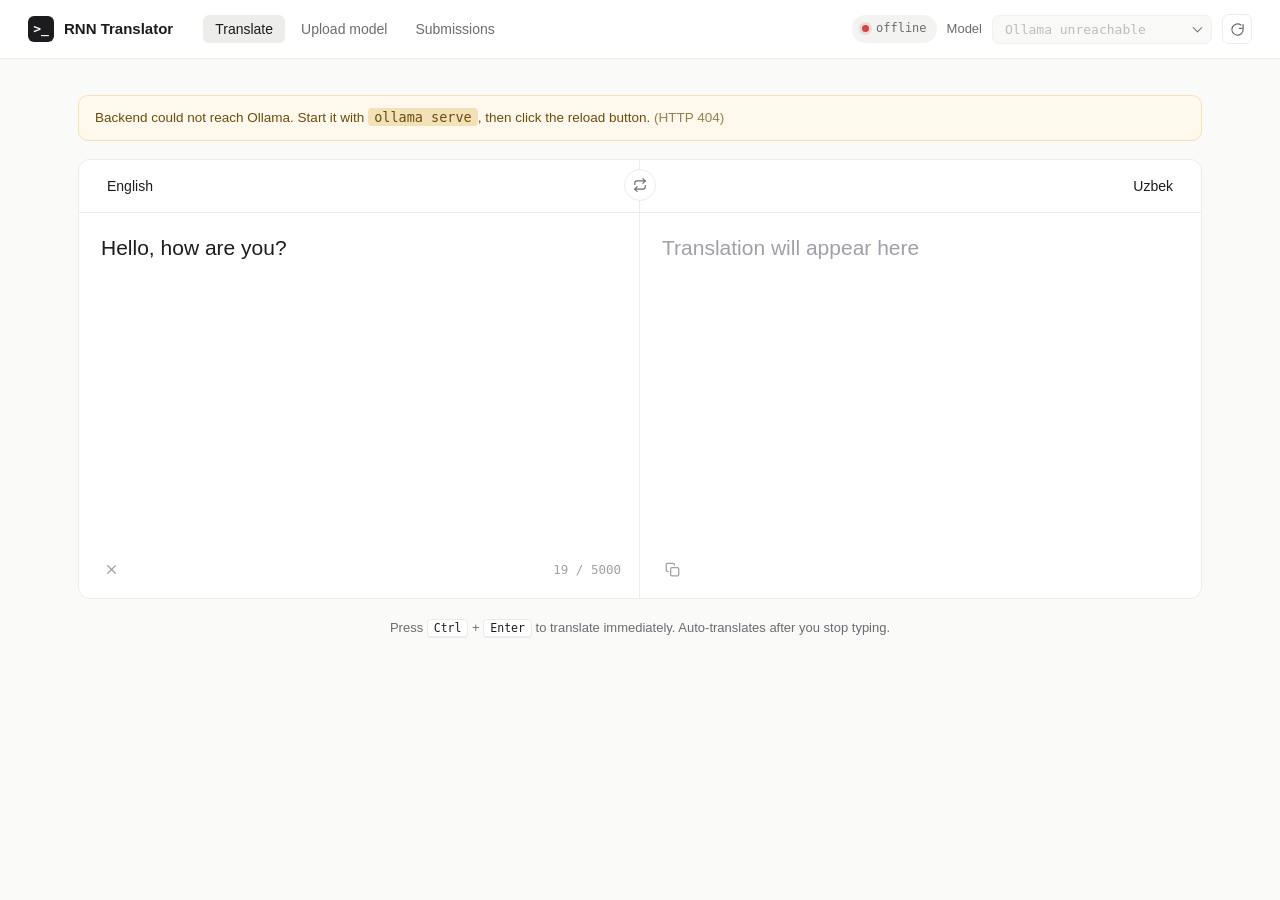
==== static/index.html @ 16b67252 "split to separate files" ====
<!doctype html>
<html lang="en">
<head>
  <meta charset="utf-8" />
  <meta name="viewport" content="width=device-width, initial-scale=1" />
  <title>RNN Translator</title>
  <link rel="stylesheet" href="/static/css/styles.css" />
</head>
<body>
  <nav class="nav">
    <div class="brand">
      <span class="brand-mark">&gt;_</span>
      <span>RNN Translator</span>
    </div>

    <div class="nav-tabs" role="tablist">
      <button class="nav-tab is-active" role="tab">Translate</button>
      <button class="nav-tab" role="tab">Upload model</button>
      <button class="nav-tab" role="tab">Submissions</button>
    </div>

    <div class="nav-right">
      <span class="status-pill" id="statusPill" data-state="loading" title="Ollama status">
        <span class="status-dot"></span>
        <span id="statusText">connecting</span>
      </span>
      <span class="model-label">Model</span>
      <div class="model-select-wrap">
        <select class="model-select" id="modelSelect" disabled>
          <option>Loading models...</option>
        </select>
      </div>
      <button class="icon-btn" id="reloadBtn" title="Reload models">
        <svg viewBox="0 0 24 24" fill="none" stroke="currentColor" stroke-width="2" stroke-linecap="round" stroke-linejoin="round">
          <path d="M21 12a9 9 0 1 1-3.5-7.1"/>
          <polyline points="21 4 21 10 15 10"/>
        </svg>
      </button>
    </div>
  </nav>

  <main>
    <div class="banner" id="banner"></div>

    <section class="translate-card">
      <button class="swap-btn" id="swapBtn" title="Swap languages">
        <svg viewBox="0 0 24 24" fill="none" stroke="currentColor" stroke-width="2" stroke-linecap="round" stroke-linejoin="round">
          <polyline points="17 1 21 5 17 9"/><path d="M3 11V9a4 4 0 0 1 4-4h14"/>
          <polyline points="7 23 3 19 7 15"/><path d="M21 13v2a4 4 0 0 1-4 4H3"/>
        </svg>
      </button>

      <div class="pane left">
        <div class="lang-header">
          <button class="lang-picker" id="srcLangBtn" data-lang="English">English</button>
        </div>
        <div class="pane-body">
          <textarea
            class="input-area"
            id="inputText"
            placeholder="Enter text"
            maxlength="5000"
            spellcheck="false"
          >Hello, how are you?</textarea>
        </div>
        <div class="pane-footer">
          <button class="ghost-btn" id="clearBtn" title="Clear">
            <svg viewBox="0 0 24 24" fill="none" stroke="currentColor" stroke-width="2" stroke-linecap="round" stroke-linejoin="round">
              <line x1="18" y1="6" x2="6" y2="18"/><line x1="6" y1="6" x2="18" y2="18"/>
            </svg>
          </button>
          <span class="char-count"><span id="charCount">19</span> / 5000</span>
        </div>
      </div>

      <div class="pane right">
        <div class="lang-header right">
          <button class="lang-picker" id="tgtLangBtn" data-lang="Uzbek">Uzbek</button>
        </div>
        <div class="pane-body">
          <div class="output-area is-empty" id="outputText">Translation will appear here</div>
        </div>
        <div class="pane-footer">
          <button class="ghost-btn" id="copyBtn" title="Copy">
            <svg viewBox="0 0 24 24" fill="none" stroke="currentColor" stroke-width="2" stroke-linecap="round" stroke-linejoin="round">
              <rect x="9" y="9" width="13" height="13" rx="2" ry="2"/>
              <path d="M5 15H4a2 2 0 0 1-2-2V4a2 2 0 0 1 2-2h9a2 2 0 0 1 2 2v1"/>
            </svg>
          </button>
          <span></span>
        </div>
      </div>
    </section>

    <p class="helper">
      Press <kbd>Ctrl</kbd> + <kbd>Enter</kbd> to translate immediately.
      Auto-translates after you stop typing.
    </p>
  </main>

  <div class="toast" id="toast">Copied</div>

  <script src="/static/js/app.js"></script>
</body>
</html>
---- static/css/styles.css ----
:root {
  --bg: #fafaf9;
  --surface: #ffffff;
  --border: #ececec;
  --border-strong: #d8d8d8;
  --text: #1c1c1f;
  --text-muted: #6b6b72;
  --text-faint: #a0a0a8;
  --accent: #ff6b35;
  --accent-soft: #fff1eb;
  --ok: #2f9d5d;
  --err: #d04545;
  --warn: #c98a14;
  --mono: ui-monospace, "SF Mono", Menlo, Consolas, monospace;
}

* { box-sizing: border-box; }

html, body {
  margin: 0;
  padding: 0;
  background: var(--bg);
  color: var(--text);
  font-family: -apple-system, BlinkMacSystemFont, "Inter", "Segoe UI", Roboto, sans-serif;
  font-size: 15px;
  line-height: 1.45;
  -webkit-font-smoothing: antialiased;
}

/* ---------- Nav ---------- */
.nav {
  background: var(--surface);
  border-bottom: 1px solid var(--border);
  padding: 14px 28px;
  display: flex;
  align-items: center;
  gap: 22px;
}

.brand {
  display: flex;
  align-items: center;
  gap: 10px;
  font-weight: 600;
  font-size: 15px;
}

.brand-mark {
  width: 26px;
  height: 26px;
  border-radius: 6px;
  background: var(--text);
  color: #fff;
  display: inline-flex;
  align-items: center;
  justify-content: center;
  font-family: var(--mono);
  font-size: 13px;
  font-weight: 600;
}

.nav-tabs {
  display: flex;
  gap: 4px;
  margin-left: 8px;
}

.nav-tab {
  padding: 6px 12px;
  border-radius: 6px;
  color: var(--text-muted);
  cursor: pointer;
  font-size: 14px;
  border: none;
  background: transparent;
  font-family: inherit;
}
.nav-tab:hover { color: var(--text); background: #f3f3f1; }
.nav-tab.is-active { color: var(--text); background: #ededeb; font-weight: 500; }

.nav-right {
  margin-left: auto;
  display: flex;
  align-items: center;
  gap: 10px;
}

.status-pill {
  display: inline-flex;
  align-items: center;
  gap: 7px;
  padding: 5px 10px;
  border-radius: 999px;
  background: #f3f3f1;
  color: var(--text-muted);
  font-size: 12px;
  font-family: var(--mono);
}
.status-dot {
  width: 7px;
  height: 7px;
  border-radius: 50%;
  background: var(--text-faint);
}
.status-pill[data-state="ok"]  .status-dot { background: var(--ok);  box-shadow: 0 0 0 3px rgba(47,157,93,0.15); }
.status-pill[data-state="err"] .status-dot { background: var(--err); box-shadow: 0 0 0 3px rgba(208,69,69,0.15); }
.status-pill[data-state="loading"] .status-dot { background: var(--warn); animation: pulse 1s ease-in-out infinite; }

@keyframes pulse {
  0%, 100% { opacity: 1; }
  50% { opacity: 0.35; }
}

.model-label { color: var(--text-muted); font-size: 13px; }

.model-select-wrap { position: relative; }
.model-select {
  background: #f7f7f5;
  color: var(--text);
  border: 1px solid var(--border);
  border-radius: 7px;
  padding: 6px 28px 6px 12px;
  font-size: 13px;
  font-family: var(--mono);
  cursor: pointer;
  appearance: none;
  min-width: 220px;
}
.model-select:disabled { color: var(--text-faint); cursor: not-allowed; }
.model-select-wrap::after {
  content: "";
  position: absolute;
  right: 11px; top: 50%;
  width: 6px; height: 6px;
  border-right: 1.5px solid var(--text-muted);
  border-bottom: 1.5px solid var(--text-muted);
  transform: translateY(-70%) rotate(45deg);
  pointer-events: none;
}

.icon-btn {
  width: 30px; height: 30px;
  border-radius: 7px;
  border: 1px solid var(--border);
  background: var(--surface);
  color: var(--text-muted);
  display: inline-flex; align-items: center; justify-content: center;
  cursor: pointer;
}
.icon-btn:hover { background: #f3f3f1; color: var(--text); border-color: var(--border-strong); }
.icon-btn svg { width: 15px; height: 15px; }

/* ---------- Main ---------- */
main { max-width: 1180px; margin: 0 auto; padding: 36px 28px 64px; }

.banner {
  background: #fff8ec;
  border: 1px solid #f3e1b8;
  color: #6b4d0f;
  border-radius: 10px;
  padding: 12px 16px;
  font-size: 13.5px;
  margin-bottom: 18px;
  display: none;
}
.banner.show { display: block; }
.banner code { font-family: var(--mono); background: #f3e1b8; padding: 1px 6px; border-radius: 4px; }

.translate-card {
  background: var(--surface);
  border: 1px solid var(--border);
  border-radius: 12px;
  overflow: hidden;
  display: grid;
  grid-template-columns: 1fr 1fr;
  position: relative;
  min-height: 440px;
}

.lang-header {
  padding: 14px 20px;
  border-bottom: 1px solid var(--border);
  display: flex;
  align-items: center;
}
.lang-header.right { justify-content: flex-end; }

.lang-picker {
  background: transparent;
  border: none;
  color: var(--text);
  font-size: 14px;
  font-weight: 500;
  font-family: inherit;
  cursor: pointer;
  padding: 4px 8px;
  border-radius: 6px;
}
.lang-picker:hover { background: #f3f3f1; }

.swap-btn {
  position: absolute;
  top: 9px;
  left: 50%;
  transform: translateX(-50%);
  width: 32px; height: 32px;
  border-radius: 50%;
  background: var(--surface);
  border: 1px solid var(--border);
  color: var(--text-muted);
  display: inline-flex; align-items: center; justify-content: center;
  cursor: pointer;
  z-index: 2;
}
.swap-btn:hover { color: var(--accent); border-color: var(--accent); }
.swap-btn svg { width: 14px; height: 14px; }

.pane { display: flex; flex-direction: column; min-height: 0; }
.pane.left { border-right: 1px solid var(--border); }

.pane-body {
  flex: 1;
  padding: 20px 22px 8px;
  position: relative;
  display: flex;
}

.input-area, .output-area {
  width: 100%;
  flex: 1;
  border: none;
  outline: none;
  resize: none;
  font-family: inherit;
  font-size: 21px;
  line-height: 1.45;
  color: var(--text);
  background: transparent;
  padding: 0;
  min-height: 260px;
}
.input-area::placeholder { color: var(--text-faint); }

.output-area {
  white-space: pre-wrap;
  word-wrap: break-word;
  overflow-y: auto;
}
.output-area.is-empty { color: var(--text-faint); }
.output-area.is-error { color: var(--err); font-size: 14.5px; }

.typing-caret::after {
  content: "▍";
  color: var(--accent);
  margin-left: 1px;
  animation: blink 1s steps(1) infinite;
}
@keyframes blink { 50% { opacity: 0; } }

.pane-footer {
  display: flex;
  align-items: center;
  justify-content: space-between;
  padding: 10px 18px 14px;
  color: var(--text-faint);
  font-size: 12.5px;
}
.pane-footer .right-actions { display: flex; align-items: center; gap: 4px; }

.ghost-btn {
  width: 28px; height: 28px;
  border-radius: 6px;
  background: transparent;
  border: none;
  color: var(--text-faint);
  display: inline-flex; align-items: center; justify-content: center;
  cursor: pointer;
}
.ghost-btn:hover { background: #f3f3f1; color: var(--text); }
.ghost-btn:disabled { opacity: 0.4; cursor: not-allowed; }
.ghost-btn.is-active { color: var(--accent); }
.ghost-btn svg { width: 15px; height: 15px; }

.char-count { font-variant-numeric: tabular-nums; font-family: var(--mono); }

.helper {
  text-align: center;
  margin-top: 20px;
  color: var(--text-muted);
  font-size: 13px;
}
kbd {
  background: var(--surface);
  border: 1px solid var(--border);
  border-bottom-width: 2px;
  border-radius: 4px;
  padding: 1px 6px;
  font-family: var(--mono);
  font-size: 11.5px;
  color: var(--text);
}

.toast {
  position: fixed;
  bottom: 24px; left: 50%;
  transform: translateX(-50%) translateY(20px);
  background: var(--text);
  color: #fff;
  padding: 9px 14px;
  border-radius: 8px;
  font-size: 12.5px;
  opacity: 0; pointer-events: none;
  transition: opacity 180ms ease, transform 180ms ease;
  z-index: 99;
}
.toast.show { opacity: 1; transform: translateX(-50%) translateY(0); }

/* dropdown menu for language pick */
.menu {
  position: absolute;
  background: var(--surface);
  border: 1px solid var(--border);
  border-radius: 8px;
  box-shadow: 0 8px 24px rgba(0,0,0,0.08);
  padding: 4px;
  z-index: 50;
  min-width: 180px;
  max-height: 280px;
  overflow-y: auto;
}
.menu button {
  width: 100%;
  text-align: left;
  background: transparent;
  border: none;
  padding: 7px 10px;
  border-radius: 5px;
  font-family: inherit;
  font-size: 13.5px;
  cursor: pointer;
  color: var(--text);
}
.menu button:hover { background: #f3f3f1; }
.menu button.is-selected { background: var(--accent-soft); color: var(--accent); }

@media (max-width: 760px) {
  .nav { flex-wrap: wrap; padding: 12px 16px; }
  .nav-right { width: 100%; }
  .model-select { min-width: 0; flex: 1; }
  main { padding: 20px 16px 48px; }
  .translate-card { grid-template-columns: 1fr; }
  .pane.left { border-right: none; border-bottom: 1px solid var(--border); }
  .swap-btn { top: auto; left: auto; right: 14px; transform: none; }
  .input-area, .output-area { font-size: 17px; min-height: 160px; }
}
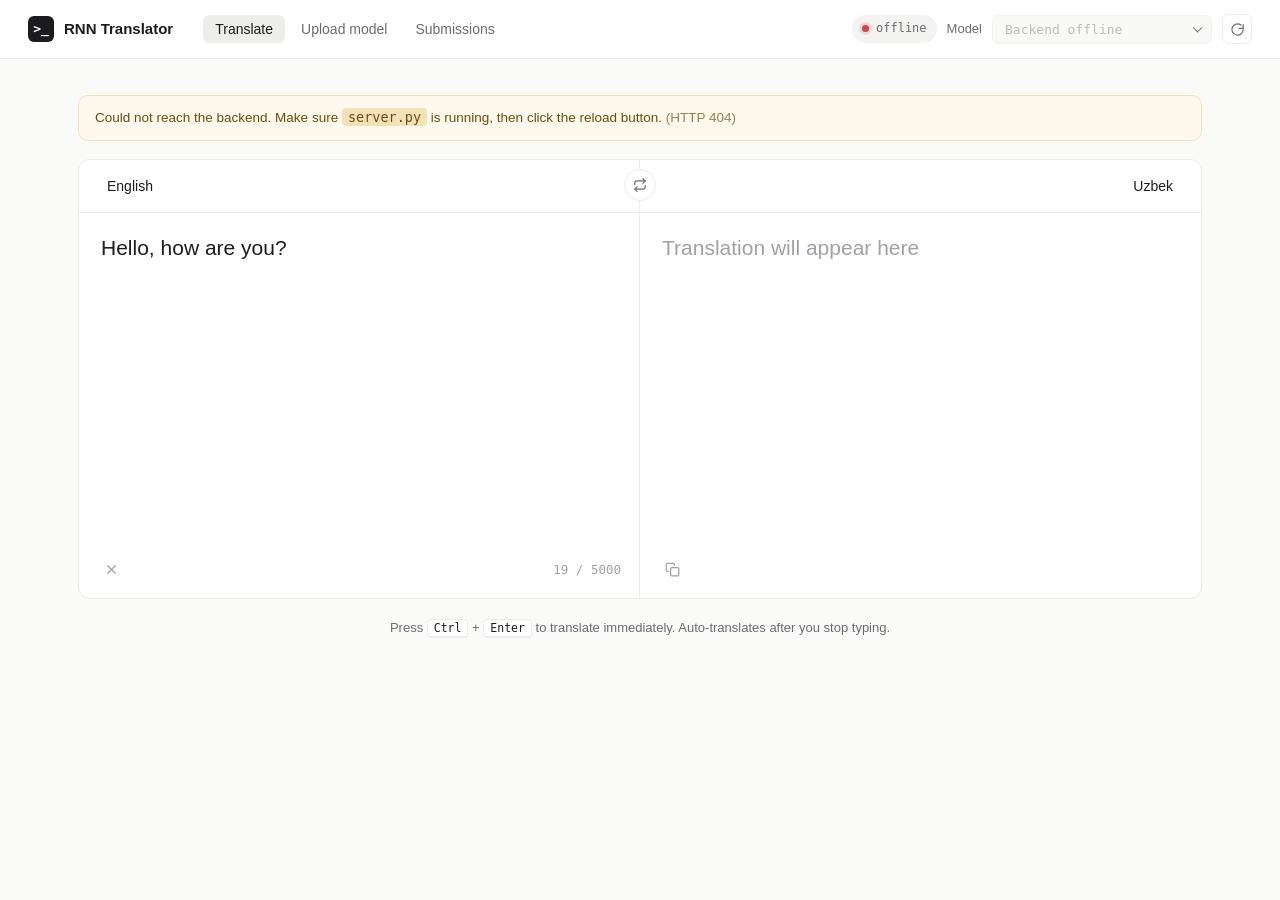
==== commit 95a88173: "Remove Ollama integration; serve only the trained RNN The model dropdown was listing every model ins" ====
--- a/static/index.html
+++ b/static/index.html
@@ -20,7 +20,7 @@
     </div>
 
     <div class="nav-right">
-      <span class="status-pill" id="statusPill" data-state="loading" title="Ollama status">
+      <span class="status-pill" id="statusPill" data-state="loading" title="Backend status">
         <span class="status-dot"></span>
         <span id="statusText">connecting</span>
       </span>
